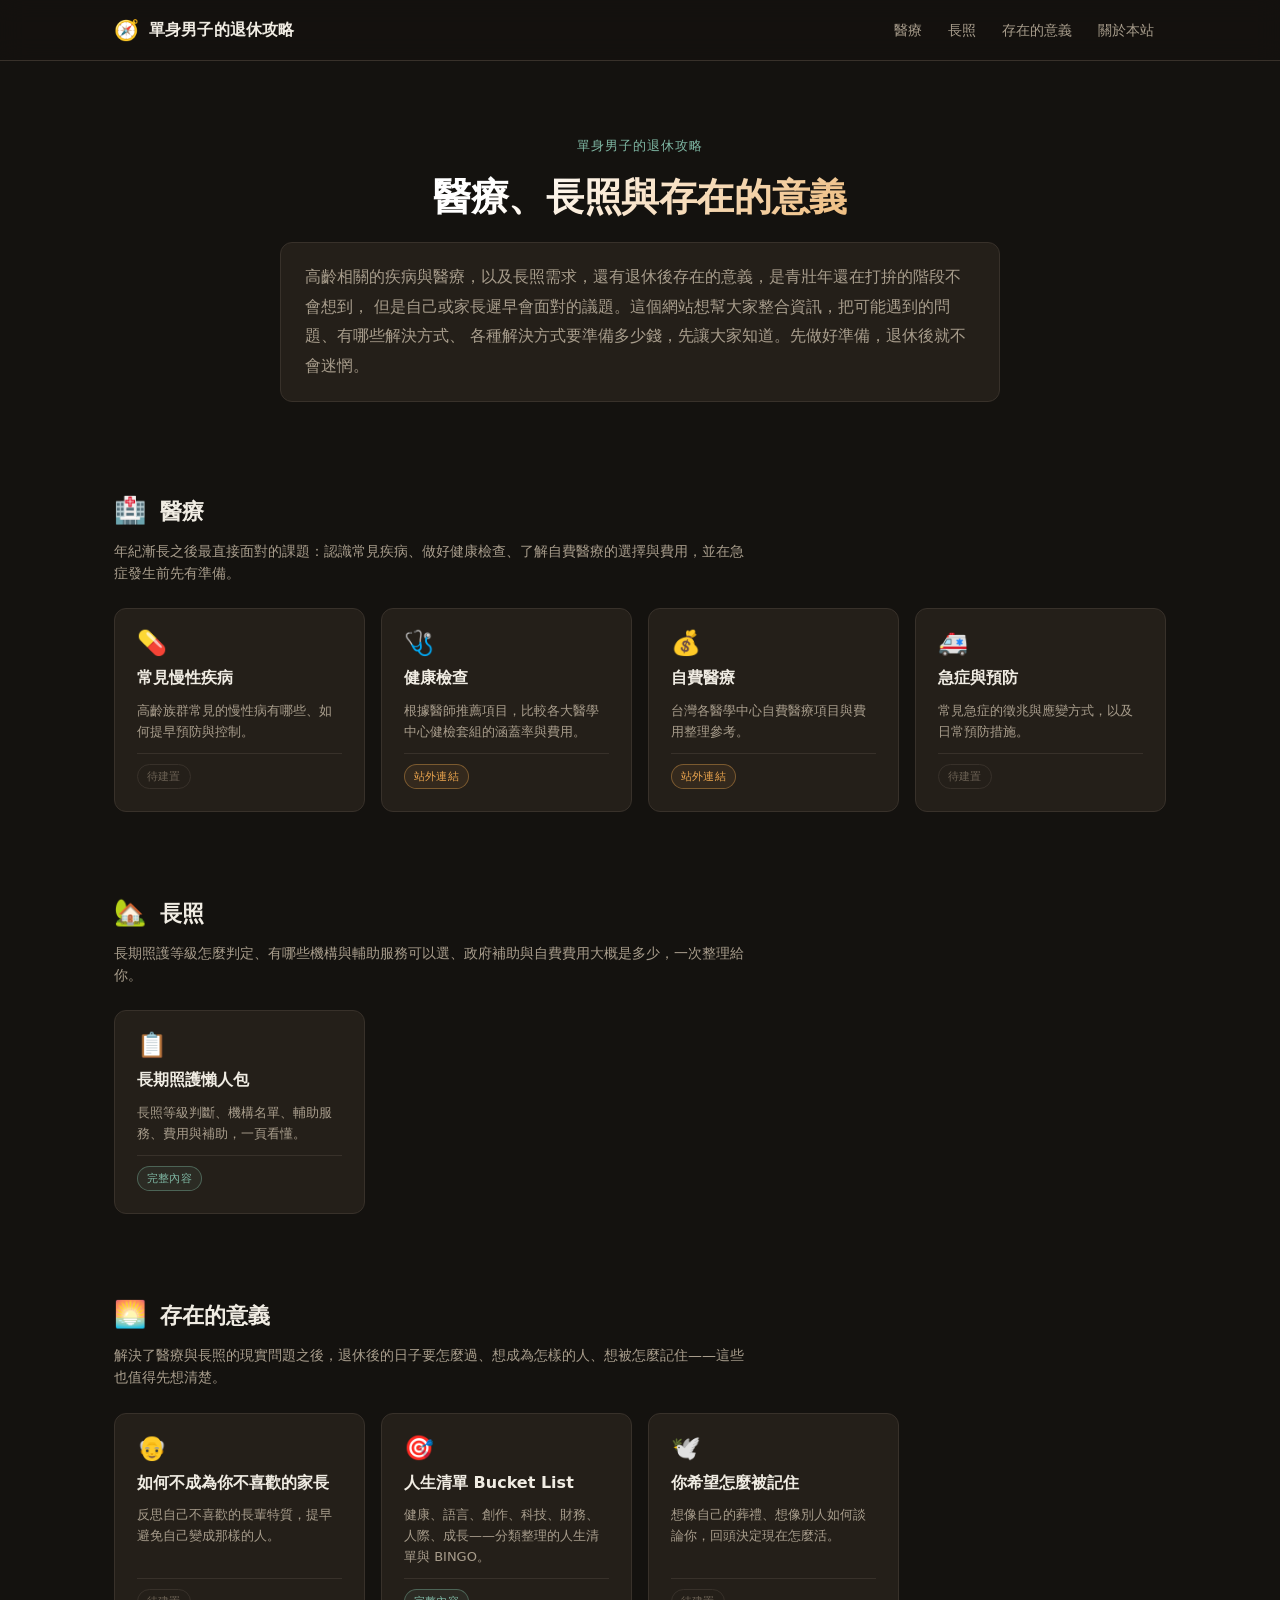
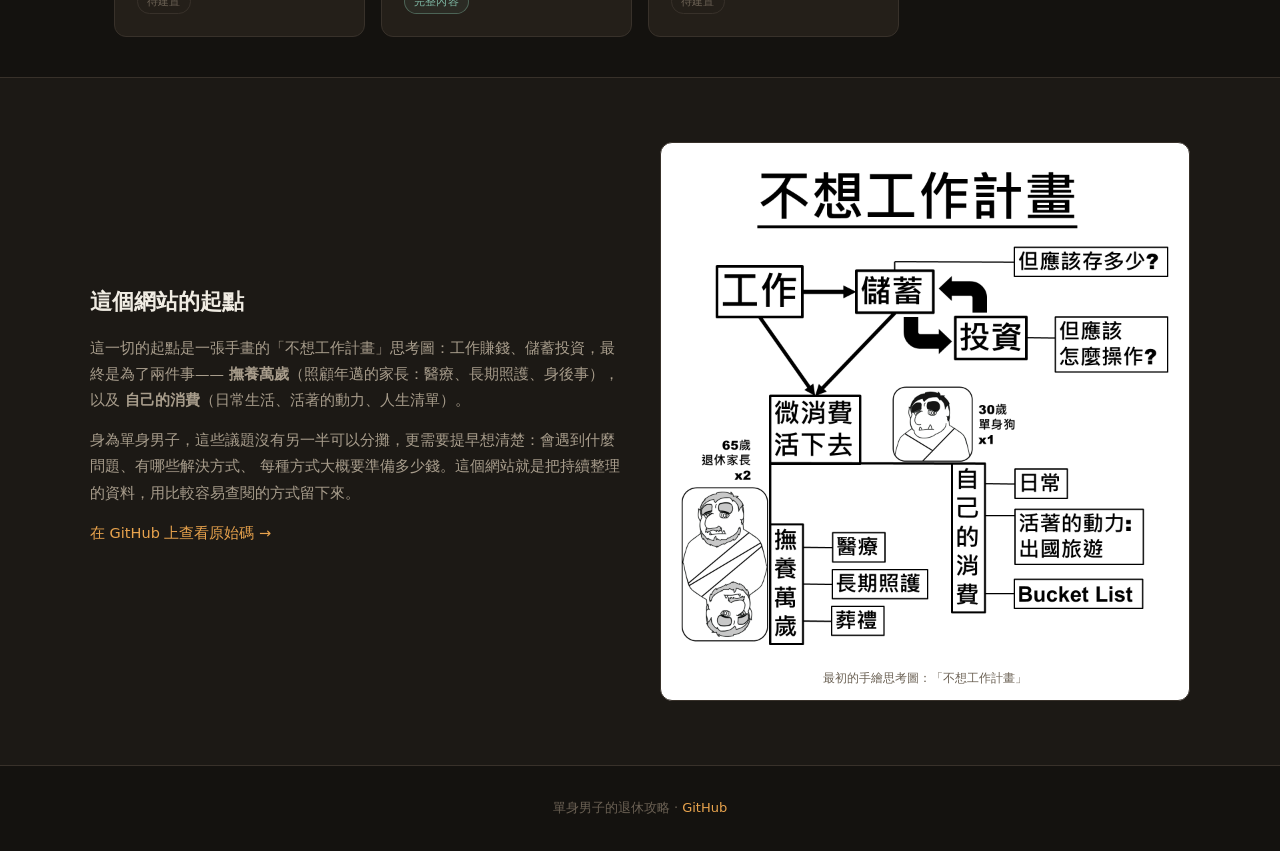
==== index.html @ 7d7189ee "Initial site: 單身男子的退休攻略 - 醫療、長照與存在的意義 Co-authored-by: Cursor <cursoragent@cursor.com>" ====
<!DOCTYPE html>
<html lang="zh-Hant">
<head>
  <meta charset="UTF-8" />
  <meta name="viewport" content="width=device-width, initial-scale=1.0" />
  <title>單身男子的退休攻略：醫療、長照與存在的意義</title>
  <meta name="description" content="整合退休後可能遇到的醫療、長照與存在意義議題：有哪些解決方式、各需要準備多少錢，先做好準備，退休後就不會迷惘。" />
  <link rel="stylesheet" href="css/style.css" />
</head>
<body>

  <header class="site-header">
    <div class="header-inner">
      <a href="index.html" class="logo">
        <span class="logo-icon">🧭</span>
        <span class="logo-text">單身男子的退休攻略</span>
      </a>
      <nav class="site-nav">
        <a href="#medical" class="nav-link">醫療</a>
        <a href="#longterm-care" class="nav-link">長照</a>
        <a href="#meaning" class="nav-link">存在的意義</a>
        <a href="#about" class="nav-link">關於本站</a>
      </nav>
    </div>
  </header>

  <main>

    <section class="hero">
      <div class="hero-inner">
        <span class="hero-eyebrow">單身男子的退休攻略</span>
        <h1 class="hero-title">醫療、長照與存在的意義</h1>
        <p class="hero-subtitle">
          高齡相關的疾病與醫療，以及長照需求，還有退休後存在的意義，是青壯年還在打拚的階段不會想到，
          但是自己或家長遲早會面對的議題。這個網站想幫大家整合資訊，把可能遇到的問題、有哪些解決方式、
          各種解決方式要準備多少錢，先讓大家知道。先做好準備，退休後就不會迷惘。
        </p>
      </div>
    </section>

    <!-- 醫療 -->
    <section class="category-section" id="medical">
      <div class="category-header">
        <span class="category-icon">🏥</span>
        <h2 class="category-title">醫療</h2>
      </div>
      <p class="category-desc">年紀漸長之後最直接面對的課題：認識常見疾病、做好健康檢查、了解自費醫療的選擇與費用，並在急症發生前先有準備。</p>

      <div class="topics-grid">
        <a href="pages/medical/chronic-disease/index.html" class="topic-card">
          <span class="topic-card-icon">💊</span>
          <span class="topic-card-name">常見慢性疾病</span>
          <span class="topic-card-desc">高齡族群常見的慢性病有哪些、如何提早預防與控制。</span>
          <span class="topic-card-meta">
            <span class="status-badge pending">待建置</span>
            <span class="topic-card-arrow">→</span>
          </span>
        </a>

        <a href="pages/medical/health-checkup/index.html" class="topic-card">
          <span class="topic-card-icon">🩺</span>
          <span class="topic-card-name">健康檢查</span>
          <span class="topic-card-desc">根據醫師推薦項目，比較各大醫學中心健檢套組的涵蓋率與費用。</span>
          <span class="topic-card-meta">
            <span class="status-badge linkout">站外連結</span>
            <span class="topic-card-arrow">→</span>
          </span>
        </a>

        <a href="pages/medical/self-paid-medical/index.html" class="topic-card">
          <span class="topic-card-icon">💰</span>
          <span class="topic-card-name">自費醫療</span>
          <span class="topic-card-desc">台灣各醫學中心自費醫療項目與費用整理參考。</span>
          <span class="topic-card-meta">
            <span class="status-badge linkout">站外連結</span>
            <span class="topic-card-arrow">→</span>
          </span>
        </a>

        <a href="pages/medical/emergency-prevention/index.html" class="topic-card">
          <span class="topic-card-icon">🚑</span>
          <span class="topic-card-name">急症與預防</span>
          <span class="topic-card-desc">常見急症的徵兆與應變方式，以及日常預防措施。</span>
          <span class="topic-card-meta">
            <span class="status-badge pending">待建置</span>
            <span class="topic-card-arrow">→</span>
          </span>
        </a>
      </div>
    </section>

    <!-- 長照 -->
    <section class="category-section" id="longterm-care">
      <div class="category-header">
        <span class="category-icon">🏡</span>
        <h2 class="category-title">長照</h2>
      </div>
      <p class="category-desc">長期照護等級怎麼判定、有哪些機構與輔助服務可以選、政府補助與自費費用大概是多少，一次整理給你。</p>

      <div class="topics-grid">
        <a href="pages/longterm-care/guide/index.html" class="topic-card">
          <span class="topic-card-icon">📋</span>
          <span class="topic-card-name">長期照護懶人包</span>
          <span class="topic-card-desc">長照等級判斷、機構名單、輔助服務、費用與補助，一頁看懂。</span>
          <span class="topic-card-meta">
            <span class="status-badge ready">完整內容</span>
            <span class="topic-card-arrow">→</span>
          </span>
        </a>
      </div>
    </section>

    <!-- 存在的意義 -->
    <section class="category-section" id="meaning">
      <div class="category-header">
        <span class="category-icon">🌅</span>
        <h2 class="category-title">存在的意義</h2>
      </div>
      <p class="category-desc">解決了醫療與長照的現實問題之後，退休後的日子要怎麼過、想成為怎樣的人、想被怎麼記住——這些也值得先想清楚。</p>

      <div class="topics-grid">
        <a href="pages/meaning/parenting/index.html" class="topic-card">
          <span class="topic-card-icon">👴</span>
          <span class="topic-card-name">如何不成為你不喜歡的家長</span>
          <span class="topic-card-desc">反思自己不喜歡的長輩特質，提早避免自己變成那樣的人。</span>
          <span class="topic-card-meta">
            <span class="status-badge pending">待建置</span>
            <span class="topic-card-arrow">→</span>
          </span>
        </a>

        <a href="pages/meaning/bucket-list/index.html" class="topic-card">
          <span class="topic-card-icon">🎯</span>
          <span class="topic-card-name">人生清單 Bucket List</span>
          <span class="topic-card-desc">健康、語言、創作、科技、財務、人際、成長——分類整理的人生清單與 BINGO。</span>
          <span class="topic-card-meta">
            <span class="status-badge ready">完整內容</span>
            <span class="topic-card-arrow">→</span>
          </span>
        </a>

        <a href="pages/meaning/legacy/index.html" class="topic-card">
          <span class="topic-card-icon">🕊️</span>
          <span class="topic-card-name">你希望怎麼被記住</span>
          <span class="topic-card-desc">想像自己的葬禮、想像別人如何談論你，回頭決定現在怎麼活。</span>
          <span class="topic-card-meta">
            <span class="status-badge pending">待建置</span>
            <span class="topic-card-arrow">→</span>
          </span>
        </a>
      </div>
    </section>

    <section class="about-section" id="about">
      <div class="about-inner">
        <div class="about-text">
          <h2>這個網站的起點</h2>
          <p>
            這一切的起點是一張手畫的「不想工作計畫」思考圖：工作賺錢、儲蓄投資，最終是為了兩件事——
            <strong>撫養萬歲</strong>（照顧年邁的家長：醫療、長期照護、身後事），以及
            <strong>自己的消費</strong>（日常生活、活著的動力、人生清單）。
          </p>
          <p>
            身為單身男子，這些議題沒有另一半可以分攤，更需要提早想清楚：會遇到什麼問題、有哪些解決方式、
            每種方式大概要準備多少錢。這個網站就是把持續整理的資料，用比較容易查閱的方式留下來。
          </p>
          <p>
            <a href="https://github.com/Risch315815/SingleBadgerRetirePlan" target="_blank" rel="noopener">在 GitHub 上查看原始碼 →</a>
          </p>
        </div>
        <div class="about-image">
          <img src="assets/images/about/origin-mindmap.png" alt="不想工作計畫思考圖：工作、儲蓄、投資 → 微消費活下去 → 撫養萬歲（醫療、長期照護、葬禮）與自己的消費（日常、活著的動力、Bucket List）" />
          <p class="about-image-caption">最初的手繪思考圖：「不想工作計畫」</p>
        </div>
      </div>
    </section>

  </main>

  <footer class="site-footer">
    <p>單身男子的退休攻略 · <a href="https://github.com/Risch315815/SingleBadgerRetirePlan" target="_blank" rel="noopener">GitHub</a></p>
  </footer>

</body>
</html>
---- css/style.css ----
/* ===========================
   單身男子的退休攻略 — Global Styles
   =========================== */

:root {
  --bg:          #14120f;
  --bg-surface:  #1c1915;
  --bg-card:     #241f19;
  --border:      #38312a;
  --accent:      #e8a34d;
  --accent-2:    #7fb8a4;
  --accent-dim:  #6b4d2a;
  --text:        #f0ece3;
  --text-muted:  #a89d8c;
  --text-dim:    #6b6154;
  --danger:      #d9705a;
  --success:     #7fb8a4;
  --radius:      12px;
  --radius-sm:   8px;
  --font:        'Segoe UI', system-ui, -apple-system, sans-serif;
  --transition:  0.2s ease;
  --max-width:   1100px;
}

*, *::before, *::after {
  box-sizing: border-box;
  margin: 0;
  padding: 0;
}

html {
  scroll-behavior: smooth;
}

body {
  background: var(--bg);
  color: var(--text);
  font-family: var(--font);
  font-size: 15px;
  line-height: 1.6;
  min-height: 100vh;
}

a {
  color: var(--accent);
  text-decoration: none;
}

a:hover {
  text-decoration: underline;
}

ul, ol {
  list-style: none;
}

img {
  max-width: 100%;
  display: block;
}

/* ===========================
   Header
   =========================== */

.site-header {
  position: sticky;
  top: 0;
  z-index: 100;
  background: rgba(20, 18, 15, 0.9);
  backdrop-filter: blur(12px);
  border-bottom: 1px solid var(--border);
}

.header-inner {
  max-width: var(--max-width);
  margin: 0 auto;
  padding: 0 24px;
  height: 60px;
  display: flex;
  align-items: center;
  justify-content: space-between;
  gap: 16px;
}

.logo {
  display: flex;
  align-items: center;
  gap: 10px;
  color: inherit;
  text-decoration: none;
  flex-shrink: 0;
}

.logo-icon {
  font-size: 20px;
}

.logo-text {
  font-size: 16px;
  font-weight: 600;
  letter-spacing: 0.01em;
  white-space: nowrap;
}

.site-nav {
  display: flex;
  gap: 2px;
  overflow-x: auto;
}

.nav-link {
  padding: 6px 12px;
  border-radius: var(--radius-sm);
  color: var(--text-muted);
  font-size: 14px;
  transition: var(--transition);
  white-space: nowrap;
}

.nav-link:hover,
.nav-link.active {
  color: var(--text);
  background: var(--bg-card);
  text-decoration: none;
}

/* ===========================
   Hero
   =========================== */

.hero {
  padding: 72px 24px 48px;
  text-align: center;
}

.hero-inner {
  max-width: 720px;
  margin: 0 auto;
}

.hero-eyebrow {
  display: inline-block;
  font-size: 13px;
  color: var(--accent-2);
  letter-spacing: 0.08em;
  margin-bottom: 16px;
  text-transform: uppercase;
}

.hero-title {
  font-size: 38px;
  font-weight: 700;
  letter-spacing: -0.01em;
  background: linear-gradient(135deg, #fff 30%, var(--accent));
  -webkit-background-clip: text;
  -webkit-text-fill-color: transparent;
  background-clip: text;
  margin-bottom: 20px;
  line-height: 1.3;
}

.hero-subtitle {
  font-size: 15.5px;
  color: var(--text-muted);
  line-height: 1.9;
  text-align: left;
  background: var(--bg-card);
  border: 1px solid var(--border);
  border-radius: var(--radius);
  padding: 20px 24px;
}

/* ===========================
   Category Sections (homepage)
   =========================== */

.category-section {
  max-width: var(--max-width);
  margin: 0 auto;
  padding: 40px 24px;
  scroll-margin-top: 76px;
}

.category-header {
  display: flex;
  align-items: baseline;
  gap: 14px;
  margin-bottom: 8px;
}

.category-icon {
  font-size: 26px;
}

.category-title {
  font-size: 22px;
  font-weight: 700;
}

.category-desc {
  color: var(--text-muted);
  font-size: 14px;
  margin-bottom: 24px;
  max-width: 640px;
}

.topics-grid {
  display: grid;
  grid-template-columns: repeat(auto-fill, minmax(250px, 1fr));
  gap: 16px;
}

/* Topic Card */
.topic-card {
  background: var(--bg-card);
  border: 1px solid var(--border);
  border-radius: var(--radius);
  padding: 22px;
  cursor: pointer;
  transition: var(--transition);
  display: flex;
  flex-direction: column;
  gap: 10px;
  text-decoration: none;
  color: inherit;
  position: relative;
  overflow: hidden;
}

.topic-card::before {
  content: '';
  position: absolute;
  inset: 0;
  background: linear-gradient(135deg, var(--accent-dim), transparent);
  opacity: 0;
  transition: var(--transition);
}

.topic-card:hover {
  border-color: var(--accent-dim);
  transform: translateY(-2px);
  box-shadow: 0 8px 32px rgba(0,0,0,0.35);
  text-decoration: none;
}

.topic-card:hover::before {
  opacity: 0.18;
}

.topic-card-icon {
  font-size: 24px;
  line-height: 1;
}

.topic-card-name {
  font-size: 16px;
  font-weight: 600;
}

.topic-card-desc {
  font-size: 13px;
  color: var(--text-muted);
  line-height: 1.6;
  flex: 1;
}

.topic-card-meta {
  display: flex;
  align-items: center;
  justify-content: space-between;
  padding-top: 10px;
  border-top: 1px solid var(--border);
}

.status-badge {
  font-size: 11px;
  padding: 3px 9px;
  border-radius: 20px;
  letter-spacing: 0.02em;
  border: 1px solid var(--border);
  color: var(--text-dim);
}

.status-badge.ready {
  color: var(--success);
  border-color: rgba(127, 184, 164, 0.4);
  background: rgba(127, 184, 164, 0.08);
}

.status-badge.linkout {
  color: var(--accent);
  border-color: rgba(232, 163, 77, 0.4);
  background: rgba(232, 163, 77, 0.08);
}

.status-badge.pending {
  color: var(--text-dim);
}

.topic-card-arrow {
  color: var(--accent);
  font-size: 15px;
  opacity: 0;
  transition: var(--transition);
}

.topic-card:hover .topic-card-arrow {
  opacity: 1;
  transform: translateX(4px);
}

/* ===========================
   About / Origin Section
   =========================== */

.about-section {
  background: var(--bg-surface);
  border-top: 1px solid var(--border);
  border-bottom: 1px solid var(--border);
  padding: 64px 24px;
}

.about-inner {
  max-width: var(--max-width);
  margin: 0 auto;
  display: grid;
  grid-template-columns: 1fr 1fr;
  gap: 40px;
  align-items: center;
}

.about-text h2 {
  font-size: 22px;
  font-weight: 700;
  margin-bottom: 16px;
}

.about-text p {
  color: var(--text-muted);
  font-size: 14.5px;
  line-height: 1.8;
  margin-bottom: 14px;
}

.about-image {
  background: #fff;
  border-radius: var(--radius);
  padding: 12px;
  border: 1px solid var(--border);
}

.about-image img {
  border-radius: var(--radius-sm);
}

.about-image-caption {
  text-align: center;
  font-size: 12px;
  color: var(--text-dim);
  margin-top: 10px;
}

/* ===========================
   Footer
   =========================== */

.site-footer {
  text-align: center;
  padding: 32px 24px;
  color: var(--text-dim);
  font-size: 13px;
}

/* ===========================
   Content Page (pages/**/index.html)
   =========================== */

.breadcrumb {
  max-width: var(--max-width);
  margin: 0 auto;
  padding: 20px 24px 0;
  font-size: 13px;
  color: var(--text-dim);
}

.breadcrumb a {
  color: var(--text-muted);
}

.page-header {
  max-width: var(--max-width);
  margin: 0 auto;
  padding: 24px 24px 32px;
}

.page-icon {
  font-size: 36px;
  margin-bottom: 14px;
  display: block;
}

.page-title {
  font-size: 30px;
  font-weight: 700;
  margin-bottom: 10px;
  line-height: 1.3;
}

.page-desc {
  color: var(--text-muted);
  font-size: 15px;
  max-width: 720px;
}

.page-content {
  max-width: var(--max-width);
  margin: 0 auto;
  padding: 0 24px 80px;
  display: grid;
  grid-template-columns: 220px 1fr;
  gap: 32px;
}

.page-sidebar {
  position: sticky;
  top: 76px;
  height: fit-content;
}

.sidebar-section {
  background: var(--bg-card);
  border: 1px solid var(--border);
  border-radius: var(--radius);
  padding: 18px;
  margin-bottom: 16px;
}

.sidebar-title {
  font-size: 11px;
  font-weight: 600;
  text-transform: uppercase;
  letter-spacing: 0.08em;
  color: var(--text-muted);
  margin-bottom: 10px;
}

.sidebar-link {
  display: block;
  padding: 6px 10px;
  border-radius: var(--radius-sm);
  color: var(--text-muted);
  font-size: 13.5px;
  transition: var(--transition);
  margin-bottom: 2px;
}

.sidebar-link:hover,
.sidebar-link.active {
  background: var(--bg-surface);
  color: var(--text);
  text-decoration: none;
}

.page-main {
  min-width: 0;
}

.content-section {
  background: var(--bg-card);
  border: 1px solid var(--border);
  border-radius: var(--radius);
  padding: 26px 28px;
  margin-bottom: 24px;
}

.content-section h2 {
  font-size: 18px;
  font-weight: 700;
  margin-bottom: 16px;
  padding-bottom: 14px;
  border-bottom: 1px solid var(--border);
}

.content-section h3 {
  font-size: 15px;
  font-weight: 600;
  margin: 20px 0 10px;
  color: var(--accent-2);
}

.content-section p {
  color: var(--text-muted);
  font-size: 14.5px;
  line-height: 1.85;
  margin-bottom: 12px;
}

.content-section p:last-child {
  margin-bottom: 0;
}

.link-list {
  display: flex;
  flex-direction: column;
  gap: 6px;
  margin: 10px 0 16px;
}

.link-list li {
  font-size: 14px;
  color: var(--text-muted);
  padding-left: 18px;
  position: relative;
  line-height: 1.7;
}

.link-list li::before {
  content: '→';
  position: absolute;
  left: 0;
  color: var(--accent);
}

/* Figures / infographic images */
.figure {
  margin: 18px 0;
  background: #fff;
  border: 1px solid var(--border);
  border-radius: var(--radius-sm);
  padding: 10px;
}

.figure img {
  border-radius: 4px;
  margin: 0 auto;
}

.figure-caption {
  text-align: center;
  font-size: 12.5px;
  color: var(--text-dim);
  background: var(--bg-card);
  padding-top: 10px;
}

.figure-grid {
  display: grid;
  grid-template-columns: repeat(auto-fit, minmax(340px, 1fr));
  gap: 18px;
  margin: 16px 0;
}

/* Info tables */
.info-table-wrap {
  overflow-x: auto;
  margin: 14px 0;
}

table.info-table {
  width: 100%;
  border-collapse: collapse;
  font-size: 13.5px;
}

table.info-table th,
table.info-table td {
  border: 1px solid var(--border);
  padding: 9px 12px;
  text-align: left;
  color: var(--text-muted);
}

table.info-table th {
  background: var(--bg-surface);
  color: var(--text);
  font-weight: 600;
}

table.info-table tr:hover td {
  background: rgba(232, 163, 77, 0.05);
}

/* Checklist (bucket list) */
.checklist-group {
  margin-bottom: 22px;
}

.checklist-group-title {
  font-size: 14.5px;
  font-weight: 600;
  color: var(--text);
  margin-bottom: 10px;
}

.checklist {
  display: flex;
  flex-direction: column;
  gap: 4px;
}

.checklist-item {
  display: flex;
  align-items: flex-start;
  gap: 10px;
  padding: 8px 10px;
  border-radius: var(--radius-sm);
  transition: var(--transition);
  cursor: pointer;
  font-size: 14px;
  color: var(--text-muted);
  line-height: 1.6;
}

.checklist-item:hover {
  background: var(--bg-surface);
}

.checklist-item input[type="checkbox"] {
  margin-top: 3px;
  width: 16px;
  height: 16px;
  accent-color: var(--accent);
  flex-shrink: 0;
  cursor: pointer;
}

.checklist-item.checked span {
  color: var(--text-dim);
  text-decoration: line-through;
}

.checklist-progress {
  display: flex;
  align-items: center;
  gap: 12px;
  margin-bottom: 20px;
  font-size: 13.5px;
  color: var(--text-muted);
}

.progress-bar-track {
  flex: 1;
  height: 8px;
  background: var(--bg-surface);
  border: 1px solid var(--border);
  border-radius: 20px;
  overflow: hidden;
}

.progress-bar-fill {
  height: 100%;
  background: linear-gradient(90deg, var(--accent-2), var(--accent));
  width: 0%;
  transition: width 0.3s ease;
}

/* External link-out card */
.linkout-card {
  border: 1px dashed var(--accent-dim);
  border-radius: var(--radius);
  padding: 24px;
  text-align: center;
  background: rgba(232, 163, 77, 0.05);
}

.linkout-card p {
  color: var(--text-muted);
  font-size: 14px;
  margin-bottom: 18px;
  line-height: 1.7;
}

.btn-linkout {
  display: inline-flex;
  align-items: center;
  gap: 8px;
  background: var(--accent);
  color: #14120f;
  font-weight: 600;
  font-size: 14px;
  padding: 10px 22px;
  border-radius: var(--radius-sm);
  transition: var(--transition);
}

.btn-linkout:hover {
  background: #f2b869;
  text-decoration: none;
}

/* Placeholder / coming soon */
.placeholder-block {
  text-align: center;
  padding: 60px 20px;
}

.placeholder-icon {
  font-size: 44px;
  margin-bottom: 18px;
  opacity: 0.6;
}

.placeholder-block h3 {
  font-size: 17px;
  font-weight: 600;
  margin-bottom: 8px;
  color: var(--text);
}

.placeholder-block p {
  color: var(--text-dim);
  font-size: 14px;
  max-width: 420px;
  margin: 0 auto;
}

/* Callout box */
.callout {
  border-left: 3px solid var(--accent);
  background: rgba(232, 163, 77, 0.06);
  border-radius: 0 var(--radius-sm) var(--radius-sm) 0;
  padding: 14px 18px;
  margin: 14px 0;
  font-size: 14px;
  color: var(--text-muted);
  line-height: 1.7;
}

/* Prev/Next nav */
.page-footer-nav {
  display: flex;
  justify-content: space-between;
  gap: 16px;
  margin-top: 8px;
}

.page-footer-nav a {
  flex: 1;
  background: var(--bg-card);
  border: 1px solid var(--border);
  border-radius: var(--radius);
  padding: 14px 18px;
  font-size: 13.5px;
  color: var(--text-muted);
  transition: var(--transition);
}

.page-footer-nav a:hover {
  border-color: var(--accent-dim);
  color: var(--text);
  text-decoration: none;
}

/* Responsive */
@media (max-width: 860px) {
  .about-inner {
    grid-template-columns: 1fr;
  }

  .page-content {
    grid-template-columns: 1fr;
  }

  .page-sidebar {
    position: static;
  }
}

@media (max-width: 640px) {
  .hero-title { font-size: 28px; }
  .logo-text { display: none; }
  .header-inner { justify-content: flex-start; }
}
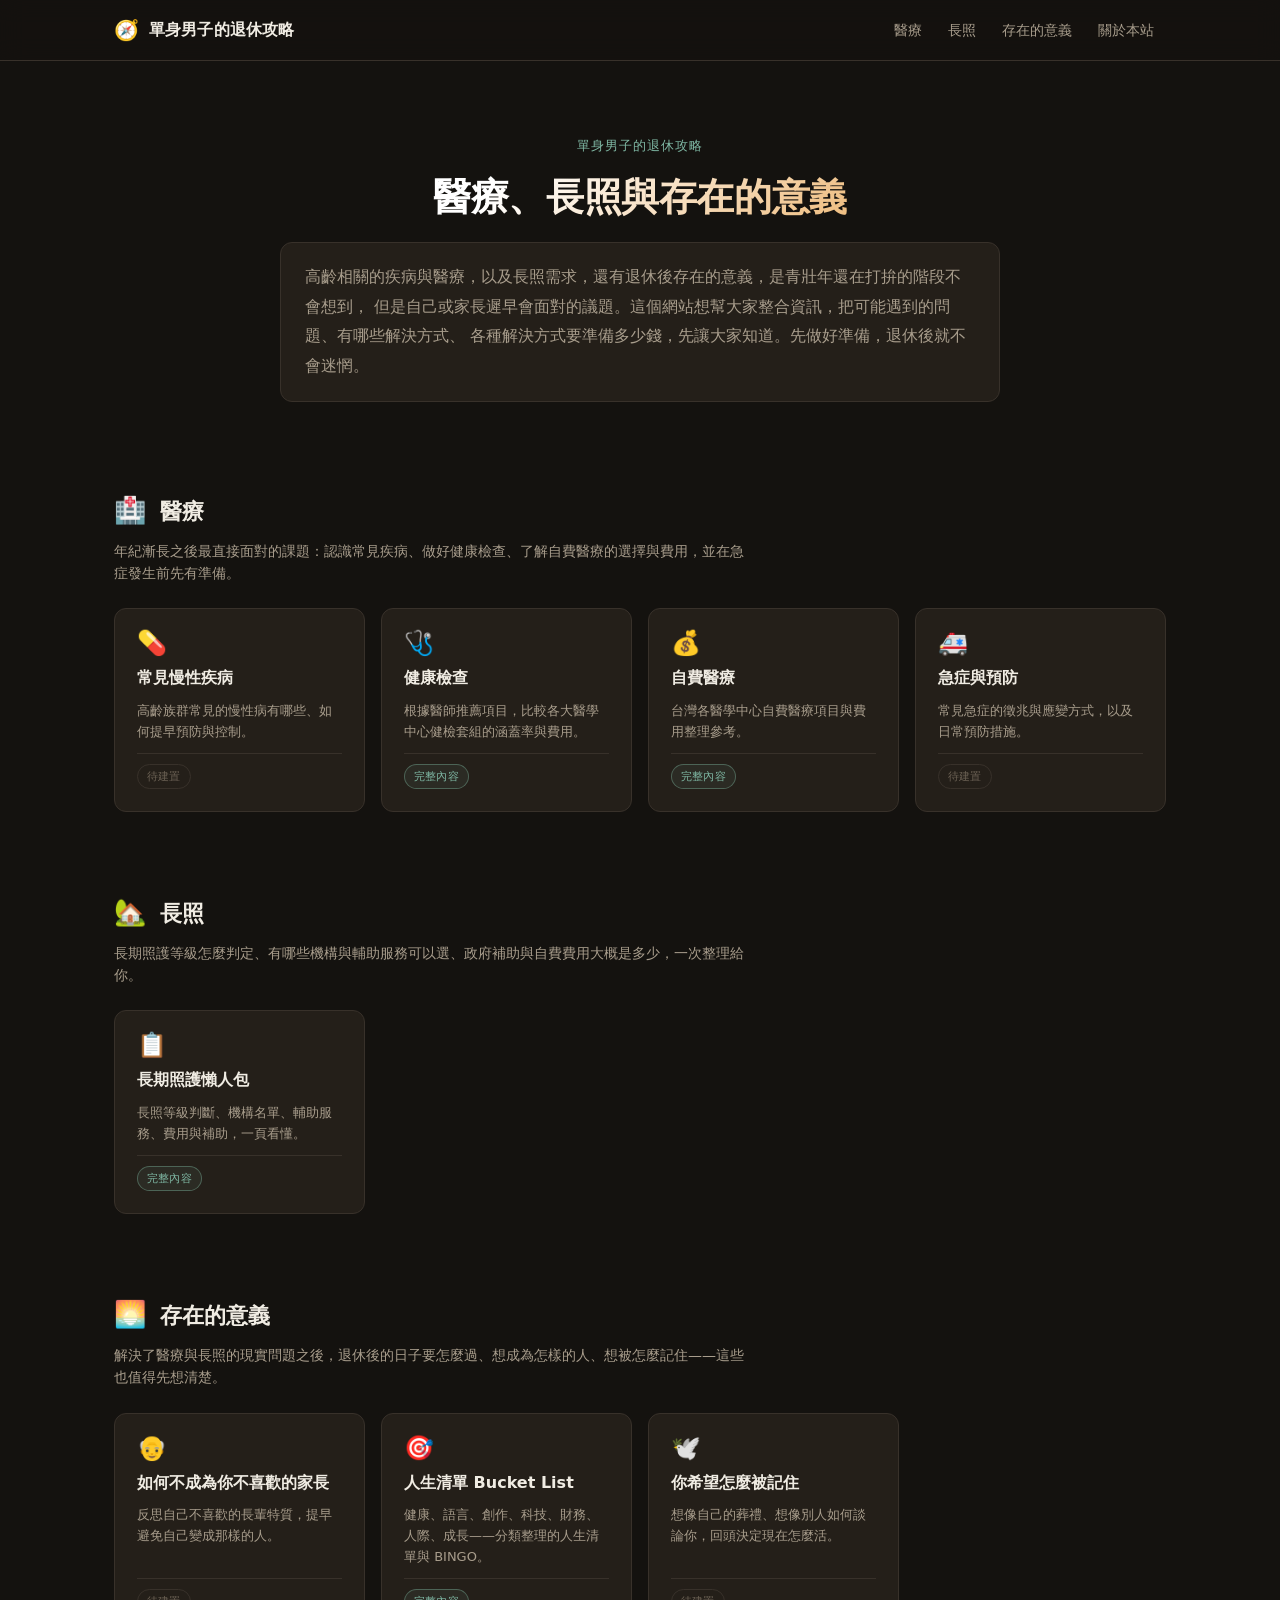
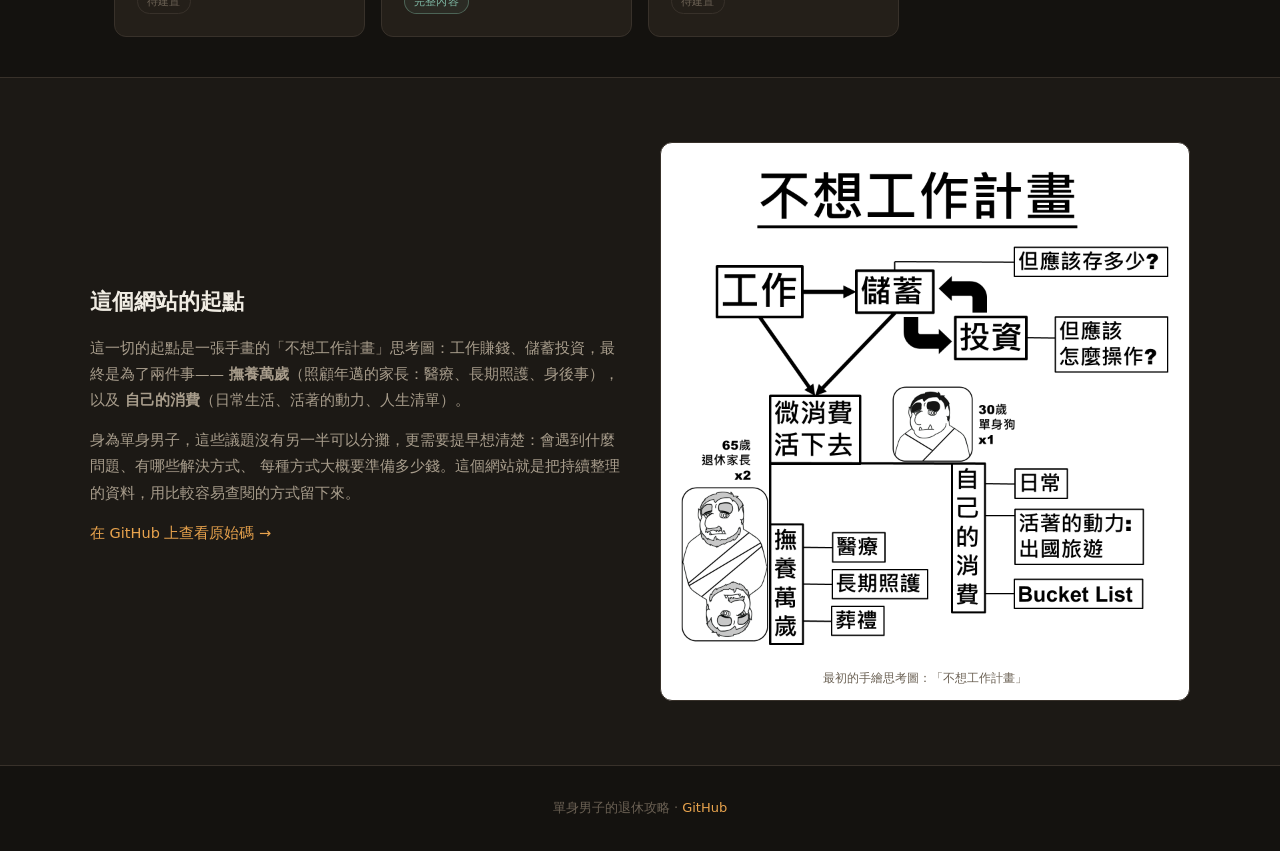
==== commit e4b58d9a: "Embed full 健康檢查 / 自費醫療 content from Know_All instead of linking out Co-authored-by: Cursor <cursorag" ====
--- a/index.html
+++ b/index.html
@@ -62,7 +62,7 @@
           <span class="topic-card-name">健康檢查</span>
           <span class="topic-card-desc">根據醫師推薦項目，比較各大醫學中心健檢套組的涵蓋率與費用。</span>
           <span class="topic-card-meta">
-            <span class="status-badge linkout">站外連結</span>
+            <span class="status-badge ready">完整內容</span>
             <span class="topic-card-arrow">→</span>
           </span>
         </a>
@@ -72,7 +72,7 @@
           <span class="topic-card-name">自費醫療</span>
           <span class="topic-card-desc">台灣各醫學中心自費醫療項目與費用整理參考。</span>
           <span class="topic-card-meta">
-            <span class="status-badge linkout">站外連結</span>
+            <span class="status-badge ready">完整內容</span>
             <span class="topic-card-arrow">→</span>
           </span>
         </a>
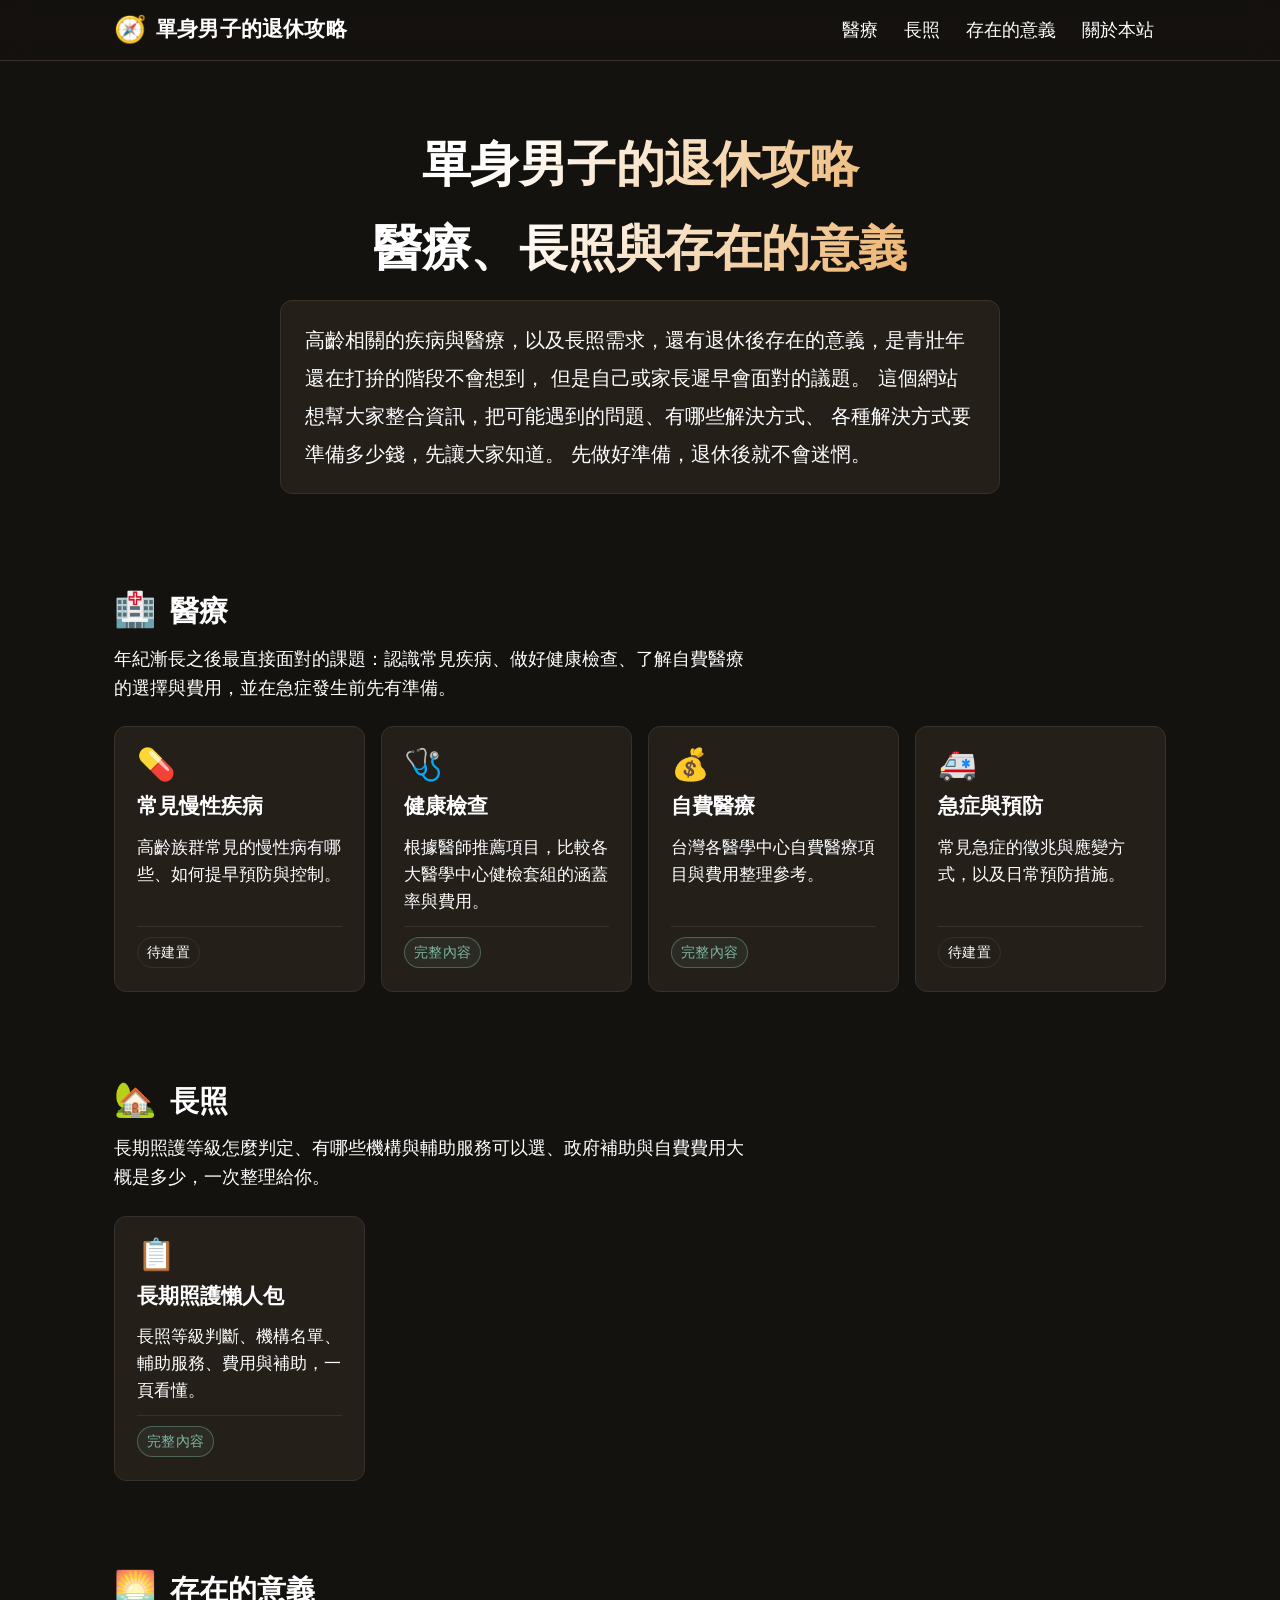
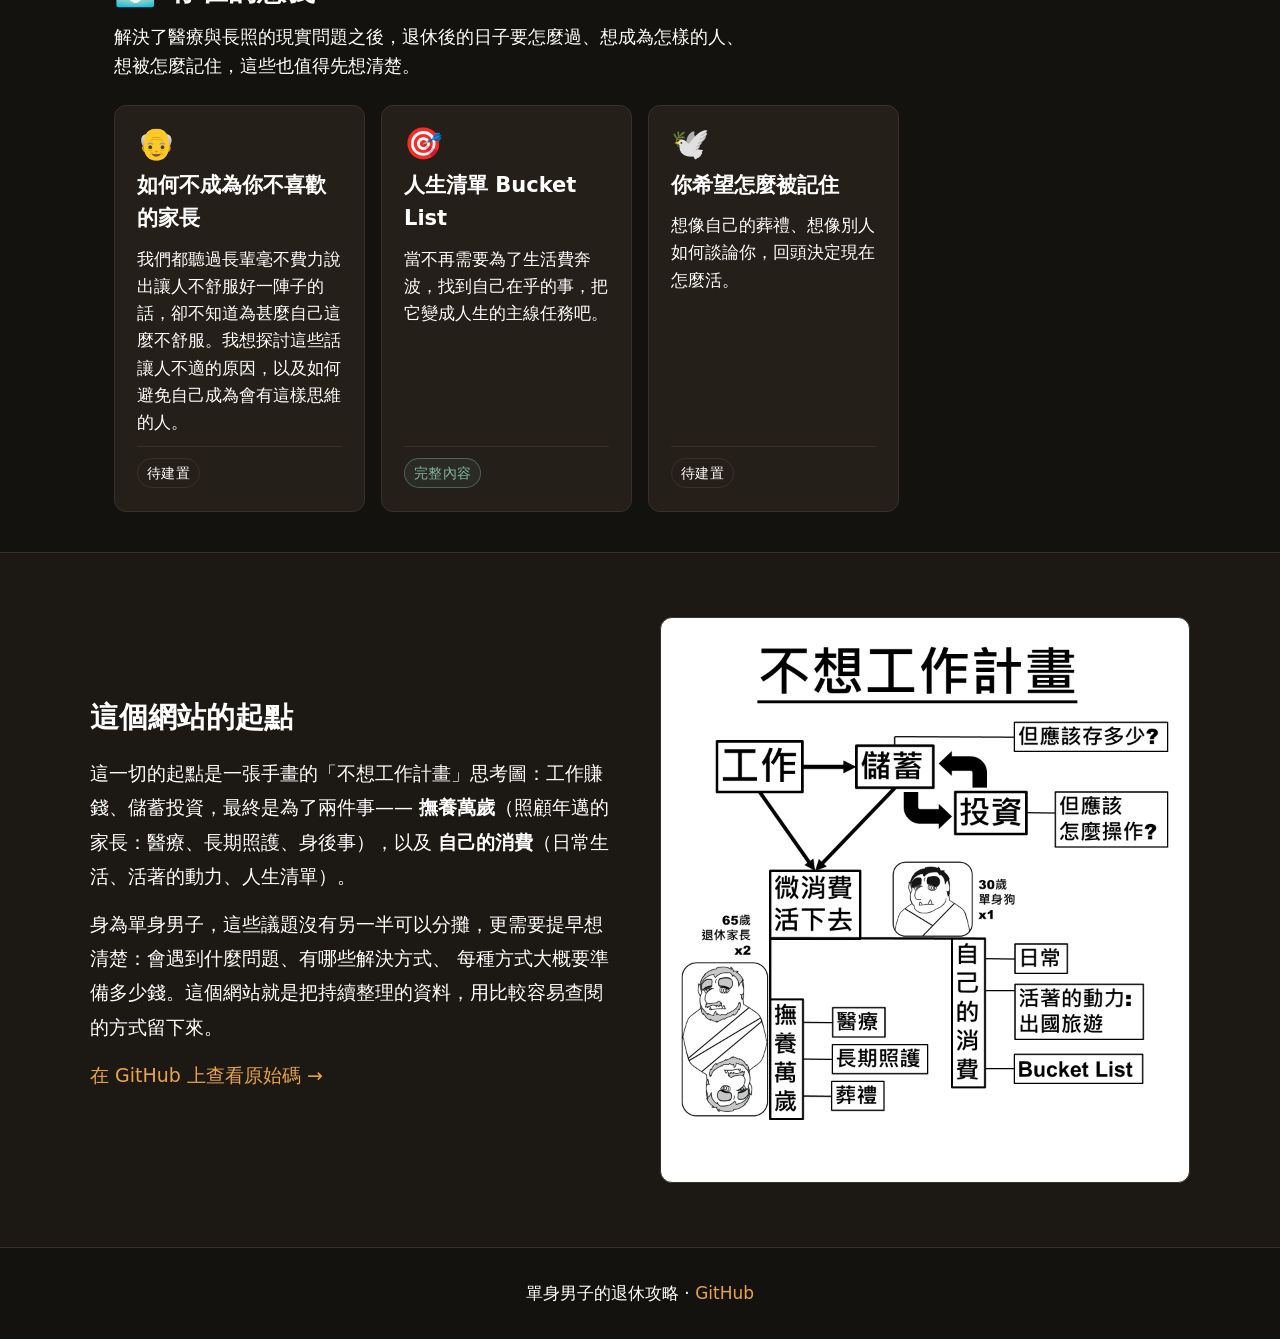
==== commit 7253a798: "Refine homepage hero title split and topic card descriptions Co-authored-by: Cursor <cursoragent@cur" ====
--- a/index.html
+++ b/index.html
@@ -28,12 +28,14 @@
 
     <section class="hero">
       <div class="hero-inner">
-        <span class="hero-eyebrow">單身男子的退休攻略</span>
-        <h1 class="hero-title">醫療、長照與存在的意義</h1>
+        <h1 class="hero-title">單身男子的退休攻略</h1>
+        <h2 class="hero-title">醫療、長照與存在的意義</h2>
         <p class="hero-subtitle">
           高齡相關的疾病與醫療，以及長照需求，還有退休後存在的意義，是青壯年還在打拚的階段不會想到，
-          但是自己或家長遲早會面對的議題。這個網站想幫大家整合資訊，把可能遇到的問題、有哪些解決方式、
-          各種解決方式要準備多少錢，先讓大家知道。先做好準備，退休後就不會迷惘。
+          但是自己或家長遲早會面對的議題。
+          這個網站想幫大家整合資訊，把可能遇到的問題、有哪些解決方式、
+          各種解決方式要準備多少錢，先讓大家知道。
+          先做好準備，退休後就不會迷惘。
         </p>
       </div>
     </section>
@@ -116,13 +118,13 @@
         <span class="category-icon">🌅</span>
         <h2 class="category-title">存在的意義</h2>
       </div>
-      <p class="category-desc">解決了醫療與長照的現實問題之後，退休後的日子要怎麼過、想成為怎樣的人、想被怎麼記住——這些也值得先想清楚。</p>
+      <p class="category-desc">解決了醫療與長照的現實問題之後，退休後的日子要怎麼過、想成為怎樣的人、想被怎麼記住，這些也值得先想清楚。</p>
 
       <div class="topics-grid">
         <a href="pages/meaning/parenting/index.html" class="topic-card">
           <span class="topic-card-icon">👴</span>
           <span class="topic-card-name">如何不成為你不喜歡的家長</span>
-          <span class="topic-card-desc">反思自己不喜歡的長輩特質，提早避免自己變成那樣的人。</span>
+          <span class="topic-card-desc">我們都聽過長輩毫不費力說出讓人不舒服好一陣子的話，卻不知道為甚麼自己這麼不舒服。我想探討這些話讓人不適的原因，以及如何避免自己成為會有這樣思維的人。</span>
           <span class="topic-card-meta">
             <span class="status-badge pending">待建置</span>
             <span class="topic-card-arrow">→</span>
@@ -132,7 +134,7 @@
         <a href="pages/meaning/bucket-list/index.html" class="topic-card">
           <span class="topic-card-icon">🎯</span>
           <span class="topic-card-name">人生清單 Bucket List</span>
-          <span class="topic-card-desc">健康、語言、創作、科技、財務、人際、成長——分類整理的人生清單與 BINGO。</span>
+          <span class="topic-card-desc">當不再需要為了生活費奔波，找到自己在乎的事，把它變成人生的主線任務吧。</span>
           <span class="topic-card-meta">
             <span class="status-badge ready">完整內容</span>
             <span class="topic-card-arrow">→</span>
--- a/css/style.css
+++ b/css/style.css
@@ -10,9 +10,9 @@
   --accent:      #e8a34d;
   --accent-2:    #7fb8a4;
   --accent-dim:  #6b4d2a;
-  --text:        #f0ece3;
-  --text-muted:  #a89d8c;
-  --text-dim:    #6b6154;
+  --text:        #ffffff;
+  --text-muted:  #ffffff;
+  --text-dim:    #ffffff;
   --danger:      #d9705a;
   --success:     #7fb8a4;
   --radius:      12px;
@@ -36,7 +36,7 @@
   background: var(--bg);
   color: var(--text);
   font-family: var(--font);
-  font-size: 15px;
+  font-size: 20px;
   line-height: 1.6;
   min-height: 100vh;
 }
@@ -93,11 +93,11 @@
 }
 
 .logo-icon {
-  font-size: 20px;
+  font-size: 26px;
 }
 
 .logo-text {
-  font-size: 16px;
+  font-size: 21px;
   font-weight: 600;
   letter-spacing: 0.01em;
   white-space: nowrap;
@@ -113,7 +113,7 @@
   padding: 6px 12px;
   border-radius: var(--radius-sm);
   color: var(--text-muted);
-  font-size: 14px;
+  font-size: 18px;
   transition: var(--transition);
   white-space: nowrap;
 }
@@ -141,7 +141,7 @@
 
 .hero-eyebrow {
   display: inline-block;
-  font-size: 13px;
+  font-size: 17px;
   color: var(--accent-2);
   letter-spacing: 0.08em;
   margin-bottom: 16px;
@@ -149,7 +149,7 @@
 }
 
 .hero-title {
-  font-size: 38px;
+  font-size: 49px;
   font-weight: 700;
   letter-spacing: -0.01em;
   background: linear-gradient(135deg, #fff 30%, var(--accent));
@@ -161,7 +161,7 @@
 }
 
 .hero-subtitle {
-  font-size: 15.5px;
+  font-size: 20px;
   color: var(--text-muted);
   line-height: 1.9;
   text-align: left;
@@ -190,17 +190,17 @@
 }
 
 .category-icon {
-  font-size: 26px;
+  font-size: 34px;
 }
 
 .category-title {
-  font-size: 22px;
+  font-size: 29px;
   font-weight: 700;
 }
 
 .category-desc {
   color: var(--text-muted);
-  font-size: 14px;
+  font-size: 18px;
   margin-bottom: 24px;
   max-width: 640px;
 }
@@ -249,17 +249,17 @@
 }
 
 .topic-card-icon {
-  font-size: 24px;
+  font-size: 31px;
   line-height: 1;
 }
 
 .topic-card-name {
-  font-size: 16px;
+  font-size: 21px;
   font-weight: 600;
 }
 
 .topic-card-desc {
-  font-size: 13px;
+  font-size: 17px;
   color: var(--text-muted);
   line-height: 1.6;
   flex: 1;
@@ -274,7 +274,7 @@
 }
 
 .status-badge {
-  font-size: 11px;
+  font-size: 14px;
   padding: 3px 9px;
   border-radius: 20px;
   letter-spacing: 0.02em;
@@ -300,7 +300,7 @@
 
 .topic-card-arrow {
   color: var(--accent);
-  font-size: 15px;
+  font-size: 20px;
   opacity: 0;
   transition: var(--transition);
 }
@@ -331,14 +331,14 @@
 }
 
 .about-text h2 {
-  font-size: 22px;
+  font-size: 29px;
   font-weight: 700;
   margin-bottom: 16px;
 }
 
 .about-text p {
   color: var(--text-muted);
-  font-size: 14.5px;
+  font-size: 19px;
   line-height: 1.8;
   margin-bottom: 14px;
 }
@@ -356,7 +356,7 @@
 
 .about-image-caption {
   text-align: center;
-  font-size: 12px;
+  font-size: 16px;
   color: var(--text-dim);
   margin-top: 10px;
 }
@@ -369,7 +369,7 @@
   text-align: center;
   padding: 32px 24px;
   color: var(--text-dim);
-  font-size: 13px;
+  font-size: 17px;
 }
 
 /* ===========================
@@ -380,7 +380,7 @@
   max-width: var(--max-width);
   margin: 0 auto;
   padding: 20px 24px 0;
-  font-size: 13px;
+  font-size: 17px;
   color: var(--text-dim);
 }
 
@@ -395,13 +395,13 @@
 }
 
 .page-icon {
-  font-size: 36px;
+  font-size: 47px;
   margin-bottom: 14px;
   display: block;
 }
 
 .page-title {
-  font-size: 30px;
+  font-size: 39px;
   font-weight: 700;
   margin-bottom: 10px;
   line-height: 1.3;
@@ -409,7 +409,7 @@
 
 .page-desc {
   color: var(--text-muted);
-  font-size: 15px;
+  font-size: 20px;
   max-width: 720px;
 }
 
@@ -437,7 +437,7 @@
 }
 
 .sidebar-title {
-  font-size: 11px;
+  font-size: 14px;
   font-weight: 600;
   text-transform: uppercase;
   letter-spacing: 0.08em;
@@ -450,7 +450,7 @@
   padding: 6px 10px;
   border-radius: var(--radius-sm);
   color: var(--text-muted);
-  font-size: 13.5px;
+  font-size: 18px;
   transition: var(--transition);
   margin-bottom: 2px;
 }
@@ -475,7 +475,7 @@
 }
 
 .content-section h2 {
-  font-size: 18px;
+  font-size: 23px;
   font-weight: 700;
   margin-bottom: 16px;
   padding-bottom: 14px;
@@ -483,7 +483,7 @@
 }
 
 .content-section h3 {
-  font-size: 15px;
+  font-size: 20px;
   font-weight: 600;
   margin: 20px 0 10px;
   color: var(--accent-2);
@@ -491,7 +491,7 @@
 
 .content-section p {
   color: var(--text-muted);
-  font-size: 14.5px;
+  font-size: 19px;
   line-height: 1.85;
   margin-bottom: 12px;
 }
@@ -508,7 +508,7 @@
 }
 
 .link-list li {
-  font-size: 14px;
+  font-size: 18px;
   color: var(--text-muted);
   padding-left: 18px;
   position: relative;
@@ -538,15 +538,15 @@
 
 .figure-caption {
   text-align: center;
-  font-size: 12.5px;
+  font-size: 16px;
   color: var(--text-dim);
   background: var(--bg-card);
   padding-top: 10px;
 }
 
 .figure-grid {
-  display: grid;
-  grid-template-columns: repeat(auto-fit, minmax(340px, 1fr));
+  display: flex;
+  flex-direction: column;
   gap: 18px;
   margin: 16px 0;
 }
@@ -560,7 +560,7 @@
 table.info-table {
   width: 100%;
   border-collapse: collapse;
-  font-size: 13.5px;
+  font-size: 18px;
 }
 
 table.info-table th,
@@ -587,7 +587,7 @@
 }
 
 .checklist-group-title {
-  font-size: 14.5px;
+  font-size: 19px;
   font-weight: 600;
   color: var(--text);
   margin-bottom: 10px;
@@ -607,7 +607,7 @@
   border-radius: var(--radius-sm);
   transition: var(--transition);
   cursor: pointer;
-  font-size: 14px;
+  font-size: 18px;
   color: var(--text-muted);
   line-height: 1.6;
 }
@@ -635,7 +635,7 @@
   align-items: center;
   gap: 12px;
   margin-bottom: 20px;
-  font-size: 13.5px;
+  font-size: 18px;
   color: var(--text-muted);
 }
 
@@ -666,7 +666,7 @@
 
 .linkout-card p {
   color: var(--text-muted);
-  font-size: 14px;
+  font-size: 18px;
   margin-bottom: 18px;
   line-height: 1.7;
 }
@@ -678,7 +678,7 @@
   background: var(--accent);
   color: #14120f;
   font-weight: 600;
-  font-size: 14px;
+  font-size: 18px;
   padding: 10px 22px;
   border-radius: var(--radius-sm);
   transition: var(--transition);
@@ -696,13 +696,13 @@
 }
 
 .placeholder-icon {
-  font-size: 44px;
+  font-size: 57px;
   margin-bottom: 18px;
   opacity: 0.6;
 }
 
 .placeholder-block h3 {
-  font-size: 17px;
+  font-size: 22px;
   font-weight: 600;
   margin-bottom: 8px;
   color: var(--text);
@@ -710,7 +710,7 @@
 
 .placeholder-block p {
   color: var(--text-dim);
-  font-size: 14px;
+  font-size: 18px;
   max-width: 420px;
   margin: 0 auto;
 }
@@ -722,7 +722,7 @@
   border-radius: 0 var(--radius-sm) var(--radius-sm) 0;
   padding: 14px 18px;
   margin: 14px 0;
-  font-size: 14px;
+  font-size: 18px;
   color: var(--text-muted);
   line-height: 1.7;
 }
@@ -741,7 +741,7 @@
   border: 1px solid var(--border);
   border-radius: var(--radius);
   padding: 14px 18px;
-  font-size: 13.5px;
+  font-size: 18px;
   color: var(--text-muted);
   transition: var(--transition);
 }
@@ -768,7 +768,7 @@
 }
 
 @media (max-width: 640px) {
-  .hero-title { font-size: 28px; }
+  .hero-title { font-size: 36px; }
   .logo-text { display: none; }
   .header-inner { justify-content: flex-start; }
 }
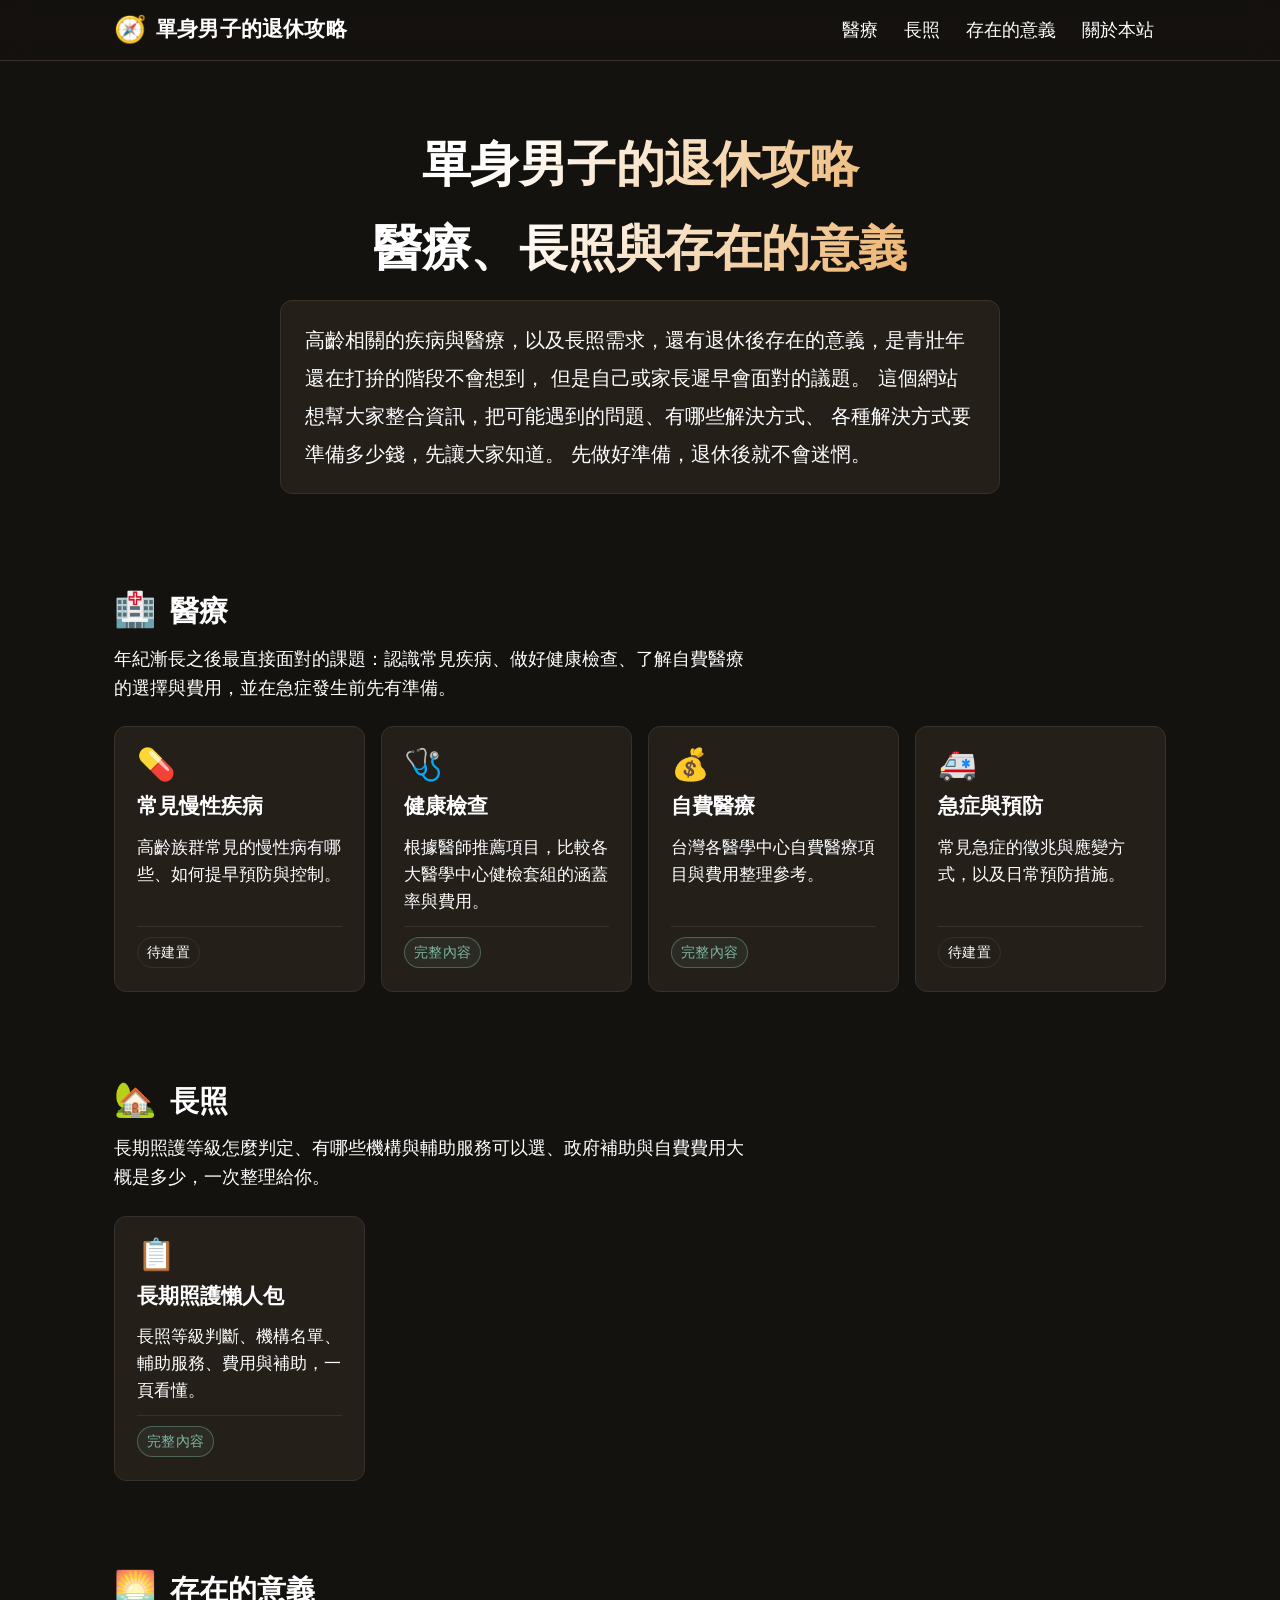
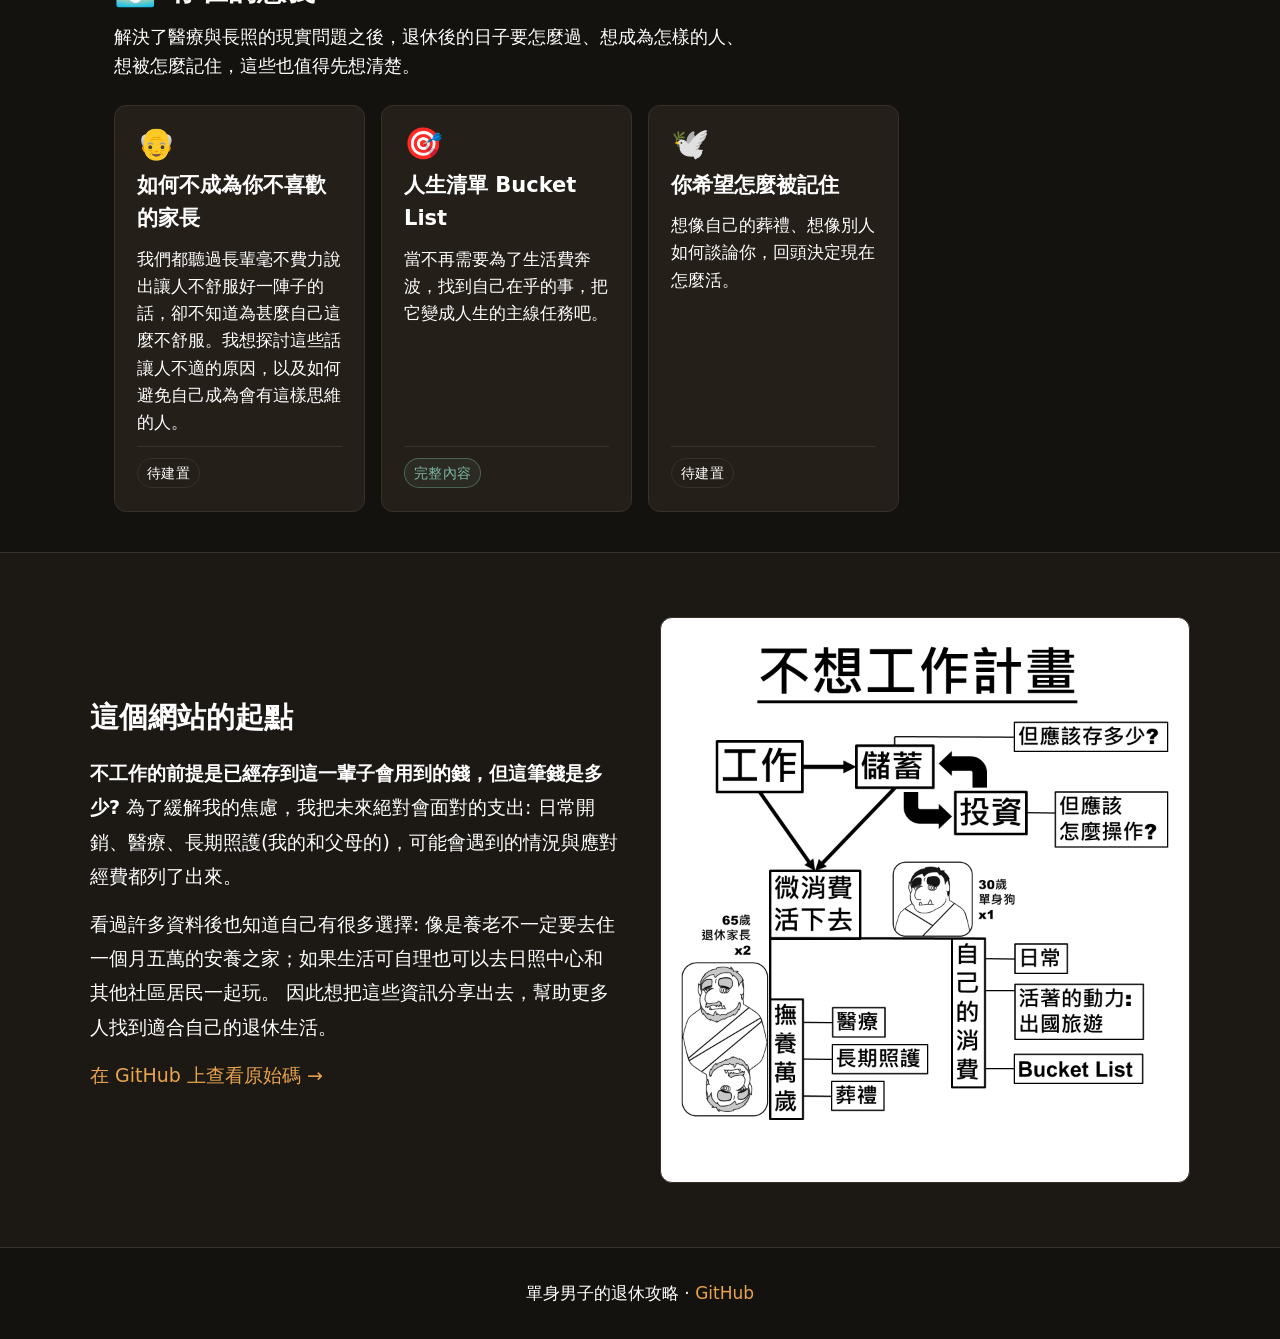
==== commit 359791d6: "Revise About section copy on homepage Co-authored-by: Cursor <cursoragent@cursor.com>" ====
--- a/index.html
+++ b/index.html
@@ -158,13 +158,12 @@
         <div class="about-text">
           <h2>這個網站的起點</h2>
           <p>
-            這一切的起點是一張手畫的「不想工作計畫」思考圖：工作賺錢、儲蓄投資，最終是為了兩件事——
-            <strong>撫養萬歲</strong>（照顧年邁的家長：醫療、長期照護、身後事），以及
-            <strong>自己的消費</strong>（日常生活、活著的動力、人生清單）。
+            <strong>不工作的前提是已經存到這一輩子會用到的錢，但這筆錢是多少?</strong>
+            為了緩解我的焦慮，我把未來絕對會面對的支出: 日常開銷、醫療、長期照護(我的和父母的)，可能會遇到的情況與應對經費都列了出來。
           </p>
           <p>
-            身為單身男子，這些議題沒有另一半可以分攤，更需要提早想清楚：會遇到什麼問題、有哪些解決方式、
-            每種方式大概要準備多少錢。這個網站就是把持續整理的資料，用比較容易查閱的方式留下來。
+            看過許多資料後也知道自己有很多選擇: 像是養老不一定要去住一個月五萬的安養之家；如果生活可自理也可以去日照中心和其他社區居民一起玩。
+            因此想把這些資訊分享出去，幫助更多人找到適合自己的退休生活。
           </p>
           <p>
             <a href="https://github.com/Risch315815/SingleBadgerRetirePlan" target="_blank" rel="noopener">在 GitHub 上查看原始碼 →</a>
@@ -172,7 +171,7 @@
         </div>
         <div class="about-image">
           <img src="assets/images/about/origin-mindmap.png" alt="不想工作計畫思考圖：工作、儲蓄、投資 → 微消費活下去 → 撫養萬歲（醫療、長期照護、葬禮）與自己的消費（日常、活著的動力、Bucket List）" />
-          <p class="about-image-caption">最初的手繪思考圖：「不想工作計畫」</p>
+          <p class="about-image-caption">不想工作計畫</p>
         </div>
       </div>
     </section>
